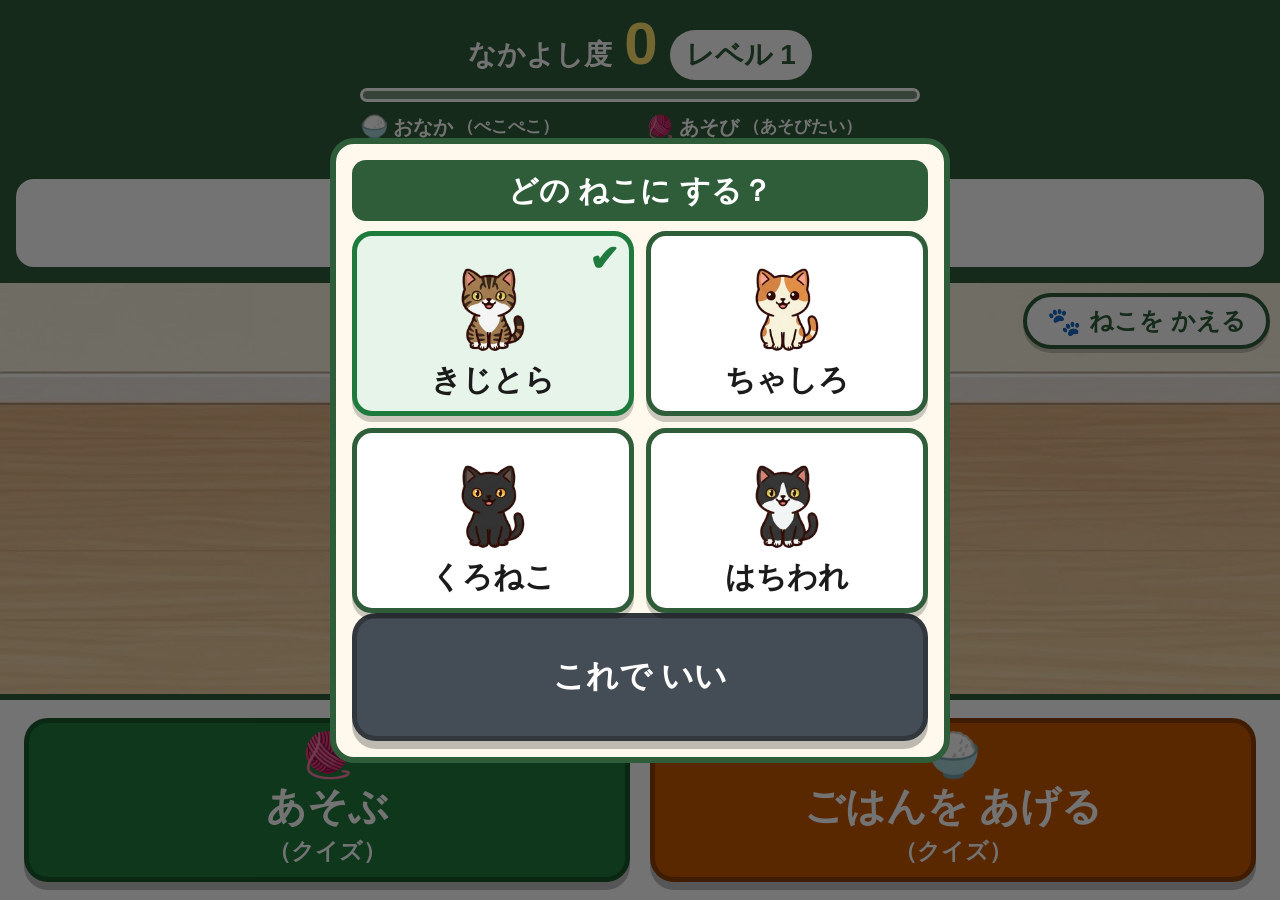
==== app/index.html @ ad7510ad "Add a landing page and move the game under app/ ほかのツールと同じ紹介ページを用意し、ゲーム本体を app/ に移した。  - index.html: " ====
<!DOCTYPE html>
<html lang="ja">
<head>
<meta charset="UTF-8">
<meta name="viewport" content="width=device-width, initial-scale=1.0">
<title>ねこの ともだち</title>
<meta name="description" content="タップだけであそべる、ねこのおせわと あたまの たいそう">
<meta name="theme-color" content="#2f5d3a">

<!-- ホーム画面に くわえた ときの アイコンと なまえ -->
<link rel="icon" type="image/png" sizes="32x32" href="images/icon-32.png">
<link rel="icon" type="image/png" sizes="192x192" href="images/icon-192.png">
<link rel="apple-touch-icon" href="images/icon-180.png">
<link rel="manifest" href="manifest.json">
<meta name="mobile-web-app-capable" content="yes">
<meta name="apple-mobile-web-app-capable" content="yes">
<meta name="apple-mobile-web-app-status-bar-style" content="default">
<meta name="apple-mobile-web-app-title" content="ねこ">

<link rel="stylesheet" href="style.css">
</head>
<body>

  <!-- ===== ヘッダー：なかよし度とメッセージ ===== -->
  <header class="header">
    <div class="status">
      <span class="status__label">なかよし度</span>
      <span class="status__value" id="friendship">0</span>
      <span class="status__level" id="level">レベル 1</span>
    </div>
    <div class="gauge" aria-hidden="true">
      <div class="gauge__bar" id="gaugeBar"></div>
    </div>
    <!-- おなかと あそびの ゲージ -->
    <div class="meters">
      <div class="meter" id="meterFood">
        <span class="meter__label">
          <span class="meter__icon" aria-hidden="true">🍚</span>おなか
          <span class="meter__state" id="meterFoodState"></span>
        </span>
        <span class="meter__bar"><span class="meter__fill" id="meterFoodFill"></span></span>
      </div>
      <div class="meter" id="meterPlay">
        <span class="meter__label">
          <span class="meter__icon" aria-hidden="true">🧶</span>あそび
          <span class="meter__state" id="meterPlayState"></span>
        </span>
        <span class="meter__bar"><span class="meter__fill" id="meterPlayFill"></span></span>
      </div>
    </div>

    <p class="message" id="message" role="status" aria-live="polite">よろしくニャ！</p>
  </header>

  <!-- ===== メインビュー：へやと ねこ ===== -->
  <main class="room" id="room">

    <!-- へやの かざり（なかよし度で ふえる。なかみは main.js が つくる） -->
    <div class="room-items" id="roomItems"></div>

    <!-- ねこの がらを えらぶ ボタン -->
    <button type="button" class="room-button" id="btnCatPicker">
      <span class="room-button__icon" aria-hidden="true">🐾</span>
      <span class="room-button__text">ねこを かえる</span>
    </button>

    <!-- ねこ本体（あとで 画像に さしかえられるように クラスを わけてあります） -->
    <div class="cat-stage" id="catStage">
      <div class="effects" id="effects" aria-hidden="true"></div>
      <div class="cat" id="cat" role="img" aria-label="ねこ">
        <span class="cat__emoji" id="catEmoji">🐈</span>
      </div>
      <div class="cat__shadow" aria-hidden="true"></div>
    </div>

  </main>

  <!-- ===== アクションエリア：おおきな ボタン2つ ===== -->
  <footer class="actions">
    <button type="button" class="btn btn--pet" id="btnPet">
      <span class="btn__icon" aria-hidden="true">🧶</span>
      <span class="btn__text">あそぶ</span>
      <span class="btn__sub">（クイズ）</span>
    </button>
    <button type="button" class="btn btn--feed" id="btnFeed">
      <span class="btn__icon" aria-hidden="true">🍚</span>
      <span class="btn__text">ごはんを あげる</span>
      <span class="btn__sub">（クイズ）</span>
    </button>
  </footer>

  <!-- ===== クイズの がめん ===== -->
  <div class="modal" id="quizModal" hidden>
    <div class="modal__panel" role="dialog" aria-modal="true" aria-labelledby="quizTitle">

      <h2 class="modal__title" id="quizTitle">ごはんの クイズ</h2>
      <!-- みだしは main.js が「ごはんの クイズ」「あそびの クイズ」に かきかえる -->

      <div class="quiz">
        <p class="quiz__kind" id="quizKind"></p>
        <div class="quiz__silhouette" id="quizSilhouette" hidden aria-hidden="true">
          <span class="quiz__silhouette-emoji" id="quizSilhouetteEmoji"></span>
        </div>
        <p class="quiz__question" id="quizQuestion"></p>
        <div class="quiz__choices" id="quizChoices"></div>
        <div class="quiz__answer" id="quizAnswer" hidden>
          <p class="quiz__yomi" id="quizYomi"></p>
          <p class="quiz__imi" id="quizImi"></p>
        </div>
        <p class="quiz__result" id="quizResult" role="status" aria-live="assertive"></p>
      </div>

      <button type="button" class="btn btn--close" id="btnCloseQuiz">
        <span class="btn__text" id="btnCloseQuizText">とじる</span>
      </button>

    </div>
  </div>

  <!-- ===== ねこを えらぶ がめん ===== -->
  <div class="modal" id="catModal" hidden>
    <div class="modal__panel" role="dialog" aria-modal="true" aria-labelledby="catTitle">

      <h2 class="modal__title" id="catTitle">どの ねこに する？</h2>

      <div class="cat-choices" id="catChoices"></div>

      <button type="button" class="btn btn--close" id="btnCloseCat">
        <span class="btn__text">これで いい</span>
      </button>

    </div>
  </div>

  <!-- ===== 「大正解！」などの おおきな おしらせ ===== -->
  <div class="bignews" id="bignews" hidden aria-hidden="true">
    <p class="bignews__text" id="bignewsText"></p>
  </div>

  <script src="questions-kotoba.js"></script>
  <script src="main.js"></script>
</body>
</html>
---- app/style.css ----
@charset "UTF-8";
/* =========================================================
   ねこの ともだち  ―  スタイル
   ・高齢者向け：おおきい文字・おおきいボタン・たかいコントラスト
   ・タップ領域は すべて 48px 以上（じっさいは 80px 以上）
   ========================================================= */

:root {
  /* いろ（コントラストを たかく） */
  --c-text:        #1b1b1b;
  --c-bg:          #fff8ec;
  --c-header:      #2f5d3a;
  --c-header-text: #ffffff;
  --c-room-wall:   #ffe9c7;
  --c-room-floor:  #d9a15b;
  --c-pet:         #1f7a3d;   /* なでる：みどり */
  --c-feed:        #c65a00;   /* ごはん：オレンジ */
  --c-close:       #444c55;
  --c-choice:      #ffffff;
  --c-choice-line: #2f5d3a;
  --c-ok:          #1f7a3d;
  --c-ng:          #b3261e;

  /* もじの おおきさ（画面の幅に あわせて 自動で かわる） */
  --fs-message: clamp(22px, 5.2vw, 34px);
  --fs-button:  clamp(26px, 6.4vw, 40px);
  --fs-quiz:    clamp(24px, 5.8vw, 38px);

  /* へやの かざりの おおきさ（小物どうしの 大小は 画像側で つけてある） */
  --item-size:  clamp(64px, 18vw, 110px);
}

* { box-sizing: border-box; }

html, body {
  margin: 0;
  padding: 0;
  height: 100%;
}

body {
  display: flex;
  flex-direction: column;
  min-height: 100dvh;
  background: var(--c-bg);
  color: var(--c-text);
  font-family: "Hiragino Kaku Gothic ProN", "Yu Gothic", "Meiryo", sans-serif;
  font-weight: 700;
  line-height: 1.5;
  line-break: strict;          /* 「ャ」「ョ」などが 行あたまに こない ように */
  word-break: normal;
  -webkit-text-size-adjust: 100%;
  -webkit-tap-highlight-color: transparent;
  overflow: hidden;            /* スワイプを させない（タップだけ） */
  overscroll-behavior: none;
  user-select: none;
}

/* ========== ヘッダー ========== */
.header {
  flex: 0 0 auto;
  background: var(--c-header);
  color: var(--c-header-text);
  padding: 14px 16px 16px;
  box-shadow: 0 4px 0 rgba(0,0,0,.18);
}

.status {
  display: flex;
  align-items: baseline;
  justify-content: center;
  gap: 12px;
  flex-wrap: wrap;
}

.status__label { font-size: clamp(20px, 4.6vw, 28px); }

.status__value {
  font-size: clamp(38px, 9vw, 60px);
  line-height: 1;
  color: #ffe36e;
}

.status__level {
  font-size: clamp(20px, 4.6vw, 28px);
  background: #ffffff;
  color: var(--c-header);
  border-radius: 999px;
  padding: 4px 16px;
}

/* つぎの レベルまでの バー */
.gauge {
  margin: 8px auto 0;
  max-width: 560px;
  height: 14px;
  background: rgba(255,255,255,.35);
  border: 3px solid #ffffff;
  border-radius: 999px;
  overflow: hidden;
}

.gauge__bar {
  height: 100%;
  width: 0%;
  background: #ffe36e;
  transition: width .5s ease;
}

/* ========== おなかと あそびの ゲージ ========== */
.meters {
  display: flex;
  gap: 12px;
  margin: 10px auto 0;
  max-width: 560px;
}

.meter { flex: 1 1 0; }

.meter__label {
  display: flex;
  align-items: center;
  gap: 4px;
  font-size: clamp(15px, 3.8vw, 20px);
  white-space: nowrap;
}

.meter__icon { font-size: 1.15em; line-height: 1; }

.meter__state { font-size: .85em; }

.meter__bar {
  display: block;
  height: 22px;
  margin-top: 3px;
  background: rgba(0, 0, 0, .25);
  border: 3px solid #ffffff;
  border-radius: 999px;
  overflow: hidden;
}

.meter__fill {
  display: block;
  height: 100%;
  width: 0%;
  transition: width .4s ease;
}

#meterFood .meter__fill { background: #ffc14d; }   /* おなか＝きいろ */
#meterPlay .meter__fill { background: #ff8fa3; }   /* あそび＝ピンク */

/* まんタンの ときは ふちを めだたせる */
.meter.is-full .meter__bar { border-color: #ffe36e; }

.message {
  margin: 12px 0 0;
  text-align: center;
  font-size: var(--fs-message);
  background: #ffffff;
  color: var(--c-text);
  border-radius: 18px;
  padding: 12px 14px;
  min-height: 2.6em;
  display: flex;
  align-items: center;
  justify-content: center;
}

/* ========== メインビュー（へや） ========== */
.room {
  position: relative;
  flex: 1 1 auto;
  min-height: 220px;
  overflow: hidden;
  /* かべと ゆか */
  background:
    linear-gradient(to bottom,
      var(--c-room-wall) 0%,
      var(--c-room-wall) 62%,
      var(--c-room-floor) 62%,
      var(--c-room-floor) 100%);
}

/* へやの 背景画像。よみこみに 成功した ときだけ main.js が この クラスを つける
   （よみこめない ときは 上の グラデーションの かべと ゆかの ままで あそべる）。
   まどが きれる のを ふせぐため、左下を きじゅんに あわせる。 */
.room--image {
  background-image: url("images/room.jpg");
  background-size: cover;
  background-position: left bottom;
}

/* へやの かざり */
.room-items {
  position: absolute;
  inset: 0;
  pointer-events: none;
}

.room-item {
  position: absolute;
  width: var(--item-size);
  height: var(--item-size);
  display: flex;
  align-items: flex-end;
  justify-content: center;
  animation: pop-in .6s ease both;
}

/* display を してい すると hidden が きかなく なるので、あらためて けす */
.room-item[hidden] { display: none; }

/* 小物の 画像（images/items.png）は 3×3 の 9こが 1まいに なった スプライトシート。
   よみこみに 成功した ときだけ main.js が この クラスを つける
   （よみこめない ときは 絵文字の ままで あそべる）。 */
.room-items--image .room-item {
  background-image: url("images/items.png");
  background-repeat: no-repeat;
  background-size: 300% 300%;        /* 9このうち 1こだけを みせる */
}

.room-items--image .room-item__emoji { display: none; }

.room-item__emoji {
  font-size: calc(var(--item-size) * .78);
  line-height: 1;
}

/* へやの なかの ボタン（ねこを かえる）。
   したの おおきな ボタン2つは そのまま のこす ため、かべの うえに おく。 */
.room-button {
  position: absolute;
  top: 10px;
  right: 10px;                       /* ねこの あたまと かさならない ように 右上へ */
  white-space: nowrap;               /* 2ぎょうに おりかえさない */
  z-index: 3;
  min-height: 56px;                  /* タップ領域は 48px 以上 */
  padding: 6px 20px;
  display: flex;
  align-items: center;
  gap: 8px;
  background: rgba(255, 255, 255, .94);
  color: var(--c-header);
  border: 4px solid var(--c-header);
  border-radius: 999px;
  font-family: inherit;
  font-weight: 700;
  font-size: clamp(18px, 4.4vw, 24px);
  box-shadow: 0 4px 0 rgba(0, 0, 0, .2);
  cursor: pointer;
  touch-action: manipulation;
}

.room-button:active {
  transform: translateY(3px);
  box-shadow: 0 1px 0 rgba(0, 0, 0, .2);
}

.room-button:focus-visible { outline: 6px solid var(--c-feed); outline-offset: 3px; }

.room-button__icon { font-size: 1.15em; line-height: 1; }

/* ========== ねこ ========== */
.cat-stage {
  position: absolute;
  left: 50%;
  bottom: 8%;
  transform: translateX(-50%);
  width: min(60vw, 320px);
  display: flex;
  flex-direction: column;
  align-items: center;
}

.cat {
  position: relative;
  font-size: clamp(90px, 26vw, 170px);
  line-height: 1;
  animation: breathe 3.2s ease-in-out infinite;
}

/* ねこの 画像は 3×3 の 9ポーズが 1まいに なった スプライトシート。
   よみこみに 成功した ときだけ main.js が この クラスと --cat-image を つける
   （よみこめない ときは 絵文字の ままで あそべる）。
   がらは images/ の なかに 3しゅるい（茶白・キジトラ・くろねこ）。 */
.cat--image {
  width: 100%;
  aspect-ratio: 1 / 1;
  background-image: var(--cat-image, url("images/cat-kijitora.png"));
  background-repeat: no-repeat;
  background-size: 300% 300%;        /* 9マスのうち 1マスだけを みせる */
}

.cat--image .cat__emoji { display: none; }

/* 1まいめ（cat-*.png）の 9つの ポーズ ― おせわの ときの すがた */
.cat--image.is-pose-idle      { background-position:   0%   0%; }  /* おすわり */
.cat--image.is-pose-happy     { background-position:  50%   0%; }  /* よろこぶ */
.cat--image.is-pose-eating    { background-position: 100%   0%; }  /* たべる */
.cat--image.is-pose-morning   { background-position:   0%  50%; }  /* あくび（あさ） */
.cat--image.is-pose-noon      { background-position:  50%  50%; }  /* あそんで（ひる） */
.cat--image.is-pose-night     { background-position: 100%  50%; }  /* ねむる（よる） */
.cat--image.is-pose-welcome   { background-position:   0% 100%; }  /* おかえり */
.cat--image.is-pose-celebrate { background-position:  50% 100%; }  /* バンザイ */
.cat--image.is-pose-thinking  { background-position: 100% 100%; }  /* かんがえる */

/* 2まいめ（cat-*-relax.png）の 8つの ポーズ ― ひとりで いる ときの すがた。
   よみこめた ときだけ main.js が --cat-image-relax を つける。
   2まいめの ない がら（ちゃしろ）では この ポーズは つかわない。 */
.cat--image.is-pose-belly     { background-image: var(--cat-image-relax); background-position:  50%   0%; }  /* おなかを みせて かまって */
.cat--image.is-pose-groom     { background-image: var(--cat-image-relax); background-position: 100%   0%; }  /* けづくろい */
.cat--image.is-pose-tail      { background-image: var(--cat-image-relax); background-position:   0%  50%; }  /* しっぽを おいかける */
.cat--image.is-pose-loaf      { background-image: var(--cat-image-relax); background-position:  50%  50%; }  /* こうばこずわり */
.cat--image.is-pose-stretch   { background-image: var(--cat-image-relax); background-position: 100%  50%; }  /* のびて ねそべる */
.cat--image.is-pose-surprised { background-image: var(--cat-image-relax); background-position:   0% 100%; }  /* びっくり */
.cat--image.is-pose-lookup    { background-image: var(--cat-image-relax); background-position:  50% 100%; }  /* 見上げる */
.cat--image.is-pose-back      { background-image: var(--cat-image-relax); background-position: 100% 100%; }  /* うしろむき */

/* 画像の ねこは 足もとに よはくが あるので かげの いちを あわせる */
.cat--image ~ .cat__shadow { width: 50%; margin-top: -8%; }

.cat__emoji { display: block; }

.cat__shadow {
  width: 62%;
  height: 16px;
  margin-top: -6px;
  border-radius: 50%;
  background: rgba(0,0,0,.22);
  filter: blur(2px);
}

/* うれしい ときの ねこ */
.cat.is-happy   { animation: hop .6s ease 2; }
/* ごはんを たべている ときの ねこ */
.cat.is-eating  { animation: munch .35s ease-in-out 5; }

/* ========== エフェクト（ハートや ごはん） ========== */
.effects {
  position: absolute;
  left: 0;
  right: 0;
  bottom: 30%;
  height: 0;
  z-index: 2;              /* ハートや ごはんが ねこの まえに でるように */
  pointer-events: none;
}

.effect {
  position: absolute;
  left: 50%;
  font-size: clamp(34px, 9vw, 56px);
  line-height: 1;
  animation: float-up 1.8s ease-out forwards;
}

/* ========== したの おおきな ボタン ========== */
.actions {
  flex: 0 0 auto;
  display: flex;
  gap: 12px;
  padding: 14px;
  background: #ffffff;
  border-top: 6px solid var(--c-header);
}

.btn {
  flex: 1 1 0;
  min-height: 104px;            /* 48px 以上を じゅうぶんに こえる おおきさ */
  padding: 10px 6px;
  border: 5px solid rgba(0,0,0,.28);
  border-radius: 24px;
  color: #ffffff;
  font-family: inherit;
  font-weight: 700;
  font-size: var(--fs-button);
  display: flex;
  flex-direction: column;
  align-items: center;
  justify-content: center;
  gap: 2px;
  cursor: pointer;
  box-shadow: 0 8px 0 rgba(0,0,0,.25);
  transition: transform .08s ease, box-shadow .08s ease;
  touch-action: manipulation;
}

.btn:active {
  transform: translateY(6px);
  box-shadow: 0 2px 0 rgba(0,0,0,.25);
}

.btn:focus-visible {
  outline: 6px solid #ffe36e;
  outline-offset: 3px;
}

.btn__icon { font-size: 1.1em; line-height: 1; }
.btn__sub  { font-size: .58em; }

.btn--pet   { background: var(--c-pet); }
.btn--feed  { background: var(--c-feed); }

/* ゲージが まんタンの あいだは、ボタンを やすみの いろに する
   （おしても おこられない。ねこが「いっぱいだニャ」と こたえる） */
.btn.is-resting {
  background: #7b8590;
  border-color: rgba(0, 0, 0, .2);
}
.btn--close {
  background: var(--c-close);
  width: 100%;
  min-height: 88px;
  font-size: clamp(26px, 6.4vw, 32px);   /* 画面が おおきい ときに のびすぎない ように */
}

/* ========== クイズの がめん ========== */
.modal {
  position: fixed;
  inset: 0;
  background: rgba(0,0,0,.55);
  display: flex;
  align-items: center;
  justify-content: center;
  padding: 12px;
  z-index: 20;
}

.modal[hidden] { display: none; }

.modal__panel {
  width: 100%;
  max-width: 620px;
  max-height: 98dvh;
  overflow-y: auto;
  background: var(--c-bg);
  border: 6px solid var(--c-header);
  border-radius: 24px;
  padding: 16px;
  animation: pop-in .25s ease both;
}

.modal__title {
  margin: 0 0 10px;
  text-align: center;
  font-size: clamp(24px, 5.6vw, 30px);
  background: var(--c-header);
  color: #ffffff;
  border-radius: 14px;
  padding: 8px;
}

/* かげあての 絵。images/animals.png（3×3の どうぶつ9しゅるい）を つかう。
   画像が よみこめない ときは なかの 絵文字が そのまま でる。 */
.quiz__silhouette {
  width: clamp(104px, 30vw, 160px);
  height: clamp(104px, 30vw, 160px);
  margin: 0 auto;
  display: flex;
  align-items: center;
  justify-content: center;
}

.quiz__silhouette[hidden] { display: none; }

.quiz__silhouette--image {
  background-image: url("images/animals.png");
  background-repeat: no-repeat;
  background-size: 300% 300%;        /* 9このうち 1こだけを みせる */
}

.quiz__silhouette--image .quiz__silhouette-emoji { display: none; }

.quiz__silhouette-emoji {
  font-size: clamp(90px, 24vw, 150px);
  line-height: 1;
}

/* かげ（シルエット）に する。正解すると この クラスを はずして 色を みせる */
.quiz__silhouette.is-shadow {
  filter: brightness(0) saturate(0) drop-shadow(0 0 1px rgba(0,0,0,.4));
}

/* もんだいの しゅるい（ことわざ／かんようく／かげあて など） */
.quiz__kind {
  margin: 0 0 6px;
  text-align: center;
  font-size: clamp(16px, 4vw, 22px);
  color: var(--c-header);
}

.quiz__question {
  margin: 8px 0 14px;
  text-align: center;
  font-size: var(--fs-quiz);
  white-space: pre-line;   /* もんだい文の かいぎょうを そのまま いかす */
}

/* ことばの もんだいは みじかいので おおきく みせる */
.quiz__question--word {
  font-size: clamp(34px, 9vw, 56px);
  letter-spacing: .04em;
}

/* 難読漢字の もんだい（かんじを おおきく みせる） */
.quiz__kanji {
  display: block;
  font-size: clamp(76px, 22vw, 130px);
  line-height: 1.1;
}

.quiz__ask {
  display: block;
  margin-top: 4px;
  font-size: clamp(20px, 5vw, 28px);
}

/* あなの ばしょ */
.quiz__blank {
  display: inline-block;
  min-width: 1.3em;
  color: var(--c-feed);
  border-bottom: 6px solid var(--c-feed);
}

.quiz__blank.is-filled {
  color: var(--c-ok);
  border-bottom-color: var(--c-ok);
}

/* せんたくしは 2れつ。たて1れつだと 画面から あふれる ため。
   3つの ときは、さいごの 1つを よこいっぱいに ひろげる。 */
.quiz__choices {
  display: grid;
  grid-template-columns: 1fr 1fr;
  gap: 12px;
}

.quiz__choices[hidden] { display: none; }

.quiz__choices .choice:last-child:nth-child(odd) { grid-column: 1 / -1; }

/* せいかいの あとに でる よみと いみ */
.quiz__answer {
  margin: 4px 0 0;
  padding: 12px 14px;
  background: #e7f4ea;
  border: 4px solid var(--c-ok);
  border-radius: 18px;
  text-align: center;
}

.quiz__answer[hidden] { display: none; }

.quiz__yomi {
  margin: 0;
  font-size: clamp(18px, 4.6vw, 26px);
  color: var(--c-header);
}

.quiz__imi {
  margin: 6px 0 0;
  font-size: clamp(17px, 4.2vw, 23px);
  line-height: 1.5;
}

.choice {
  min-height: 92px;
  padding: 10px 14px;
  background: var(--c-choice);
  color: var(--c-text);
  border: 5px solid var(--c-choice-line);
  border-radius: 20px;
  font-family: inherit;
  font-weight: 700;
  font-size: clamp(26px, 6.2vw, 38px);
  cursor: pointer;
  box-shadow: 0 6px 0 rgba(0,0,0,.2);
  touch-action: manipulation;
}

.choice:active { transform: translateY(5px); box-shadow: 0 1px 0 rgba(0,0,0,.2); }
.choice:focus-visible { outline: 6px solid var(--c-feed); outline-offset: 3px; }

.choice.is-correct {
  background: var(--c-ok);
  color: #ffffff;
  border-color: #0d4a22;
}

.choice.is-wrong {
  background: #ffe4e2;
  border-color: var(--c-ng);
  color: var(--c-ng);
}

.quiz__result {
  margin: 14px 0 16px;
  text-align: center;
  font-size: clamp(24px, 5.6vw, 34px);
  min-height: 1.6em;
}

.quiz__result.is-ok { color: var(--c-ok); }
.quiz__result.is-ng { color: var(--c-ng); }

/* ========== ねこを えらぶ がめん ========== */
/* ねこが 4しゅるい あるので、たて1れつだと 画面から あふれる。
   2れつ×2だんに ならべて、スクロールなしで えらべるように する。 */
.cat-choices {
  display: grid;
  grid-template-columns: 1fr 1fr;
  gap: 12px;
}

.cat-choice {
  position: relative;
  display: flex;
  flex-direction: column;
  align-items: center;
  justify-content: center;
  gap: 4px;
  min-height: 150px;
  padding: 10px 8px;
  background: #ffffff;
  color: var(--c-text);
  border: 5px solid var(--c-choice-line);
  border-radius: 20px;
  font-family: inherit;
  font-weight: 700;
  font-size: clamp(20px, 5vw, 30px);
  cursor: pointer;
  box-shadow: 0 6px 0 rgba(0, 0, 0, .2);
  touch-action: manipulation;
}

.cat-choice:active { transform: translateY(5px); box-shadow: 0 1px 0 rgba(0, 0, 0, .2); }
.cat-choice:focus-visible { outline: 6px solid var(--c-feed); outline-offset: 3px; }

/* いま えらんでいる ねこ */
.cat-choice.is-current {
  background: #e7f4ea;
  border-color: var(--c-ok);
}

/* みほん（スプライトシートの 上段左＝おすわり を つかう） */
.cat-choice__face {
  flex: 0 0 auto;
  width: clamp(76px, 22vw, 110px);
  height: clamp(76px, 22vw, 110px);
  background-repeat: no-repeat;
  background-size: 300% 300%;
  background-position: 0% 0%;
}

.cat-choice__name { text-align: center; }

.cat-choice__mark {
  position: absolute;
  top: 2px;
  right: 10px;
  color: var(--c-ok);
  font-size: 1.2em;
}

/* ========== おおきな おしらせ（大正解！ など） ========== */
.bignews {
  position: fixed;
  inset: 0;
  display: flex;
  align-items: center;
  justify-content: center;
  z-index: 40;
  pointer-events: none;
}

.bignews[hidden] { display: none; }

/* ねこの かおを かくさないよう、へやの かべの あたりに だす ときの いち */
.bignews.is-top {
  align-items: flex-start;
  padding-top: 30dvh;
}

.bignews__text {
  margin: 0;
  padding: 18px 28px;
  text-align: center;
  font-size: clamp(44px, 12vw, 96px);
  color: #ffffff;
  background: var(--c-ok);
  border: 8px solid #ffffff;
  border-radius: 28px;
  box-shadow: 0 10px 0 rgba(0,0,0,.3);
  animation: bignews-in .5s ease both;
}

/* ========== アニメーション ========== */
@keyframes breathe {
  0%, 100% { transform: scale(1); }
  50%      { transform: scale(1.04); }
}

@keyframes hop {
  0%, 100% { transform: translateY(0) rotate(0deg); }
  30%      { transform: translateY(-22px) rotate(-5deg); }
  60%      { transform: translateY(0) rotate(5deg); }
}

@keyframes munch {
  0%, 100% { transform: scale(1, 1); }
  50%      { transform: scale(1.06, .94); }
}

@keyframes float-up {
  0%   { transform: translate(-50%, 0) scale(.6); opacity: 0; }
  20%  { opacity: 1; }
  100% { transform: translate(-50%, -190px) scale(1.25); opacity: 0; }
}

@keyframes pop-in {
  0%   { transform: scale(.7); opacity: 0; }
  100% { transform: scale(1);  opacity: 1; }
}

@keyframes bignews-in {
  0%   { transform: scale(.4) rotate(-6deg); opacity: 0; }
  60%  { transform: scale(1.12) rotate(2deg); opacity: 1; }
  100% { transform: scale(1) rotate(0deg); opacity: 1; }
}

/* せの ひくい 画面（ちいさな スマートフォンや よこむき）では すこし つめて、
   したの おおきな ボタンが 画面から はみ出さない ように する */
@media (max-height: 700px) {
  .header { padding: 10px 14px 12px; }

  .meter__bar { height: 18px; }

  .message {
    margin-top: 8px;
    padding: 8px 12px;
    min-height: 2.2em;
  }

  .room { min-height: 160px; }

  /* クイズの がめんも つめる（スクロールなしで おさまる ように） */
  .modal__panel { padding: 12px; }
  .modal__title { padding: 6px; margin-bottom: 6px; }
  .quiz__kind { margin-bottom: 2px; }
  .quiz__kanji { font-size: clamp(54px, 16vw, 96px); }
  .quiz__question { margin: 4px 0 8px; }
  .quiz__silhouette { width: clamp(88px, 25vw, 150px); height: clamp(88px, 25vw, 150px); }
  .quiz__choices { gap: 10px; }
  .quiz__result { margin: 8px 0 10px; min-height: 1.3em; }
  .quiz__answer { padding: 8px 12px; }
  .choice { min-height: 74px; }
  .cat-choice { min-height: 132px; }
  .btn--close { min-height: 72px; }

  .actions { padding: 10px; gap: 10px; }

  .btn { min-height: 88px; }        /* 48px 以上は たもつ */
}

/* とても せの ひくい 画面では、ねこも すこし 小さくして おさめる */
@media (max-height: 620px) {
  .room { min-height: 130px; }

  .cat-stage { width: min(34vw, 180px); }

  .status__value { font-size: clamp(30px, 7vw, 44px); }

  .quiz__kanji { font-size: clamp(46px, 14vw, 80px); }
  .quiz__silhouette { width: clamp(76px, 22vw, 130px); height: clamp(76px, 22vw, 130px); }
  .choice { min-height: 66px; }
  .btn--close { min-height: 64px; }
  .cat-choice { min-height: 118px; }
  .cat-choice__face { width: clamp(56px, 16vw, 80px); height: clamp(56px, 16vw, 80px); }
}

/* よこむきに した ときなど、うんと せの ひくい 画面。
   したの おおきな ボタンが 画面の そとに 出ない ことを いちばんに する
   （タップ領域は 48px 以上を たもつ）。 */
@media (max-height: 480px) {
  :root {
    --fs-message: 18px;
    --fs-button:  22px;
    --item-size:  clamp(40px, 9vh, 56px);
  }

  .header { padding: 6px 12px 8px; }

  .status { gap: 8px; }
  .status__label, .status__level { font-size: 16px; }
  .status__value { font-size: 26px; }
  .status__level { padding: 2px 12px; }

  .gauge { display: none; }          /* レベルの バーは はぶく（数字は のこる） */

  .meters { margin-top: 6px; gap: 8px; }
  .meter__label { font-size: 13px; }
  .meter__bar { height: 14px; border-width: 2px; }

  .message {
    margin-top: 6px;
    padding: 6px 10px;
    min-height: 1.6em;
    border-radius: 12px;
  }

  .room { min-height: 96px; }

  /* よこむきでは 画面の たかさが きめてなので vh で 大きさを きめる */
  .cat-stage { width: min(22vh, 150px); }

  .room-button {
    min-height: 48px;
    padding: 4px 14px;
    font-size: 16px;
  }

  .actions { padding: 8px; gap: 8px; border-top-width: 4px; }

  .btn {
    min-height: 64px;
    border-width: 4px;
    border-radius: 18px;
  }

  .btn__icon, .btn__sub { display: none; }

  /* クイズ・ねこえらびの がめんも よこむき用に つめる */
  .modal { padding: 6px; }
  .modal__panel { padding: 8px; border-width: 4px; border-radius: 16px; }
  .modal__title { font-size: 18px; padding: 4px; margin-bottom: 4px; }

  .quiz__kind { font-size: 13px; margin-bottom: 2px; }
  .quiz__question { font-size: 22px; margin: 4px 0 8px; }
  .quiz__question--word { font-size: 26px; }
  .quiz__kanji { font-size: 44px; }
  .quiz__ask { font-size: 15px; }
  .quiz__silhouette { width: 84px; height: 84px; }
  .quiz__choices { gap: 6px; }
  .choice { min-height: 52px; font-size: 18px; border-width: 3px; border-radius: 12px; }
  .quiz__answer { padding: 6px 10px; border-width: 3px; }
  .quiz__yomi { font-size: 15px; }
  .quiz__imi { font-size: 14px; margin-top: 2px; }
  .quiz__result { font-size: 18px; margin: 2px 0 4px; min-height: 1em; }

  .cat-choice { min-height: 84px; font-size: 16px; gap: 2px; }
  .cat-choice__face { width: 52px; height: 52px; }

  .btn--close { min-height: 48px; font-size: 18px; }
}

/* よこむきで よこに ひろい ときは、クイズを 左右2れつに して
   たての ながさを はんぶんに する（スクロールを させない ため）。 */
@media (max-height: 480px) and (min-width: 560px) {
  .quiz {
    display: grid;
    grid-template-columns: 1.1fr 1fr;
    column-gap: 14px;
    align-items: center;
  }

  .quiz__kind       { grid-column: 1; grid-row: 1; margin: 0; }
  .quiz__silhouette { grid-column: 1; grid-row: 2; width: 86px; height: 86px; }
  .quiz__question   { grid-column: 1; grid-row: 3; margin: 2px 0 0; }
  .quiz__choices    { grid-column: 2; grid-row: 1 / 4; align-content: center; }
  .quiz__answer     { grid-column: 2; grid-row: 1 / 4; margin: 0; align-self: center; }
  .quiz__result     { grid-column: 1 / -1; grid-row: 4; margin: 4px 0 6px; }

  .quiz__kanji { font-size: 52px; }

  /* ねこえらびも よこに ならべる */
  .cat-choices { grid-template-columns: repeat(4, 1fr); }
  .cat-choice { min-height: 96px; }
}

/* おおきい画面（たかさも ある とき）は ボタンに ゆとりを もたせる。
   よこむきの せの ひくい 画面には てきようしない。 */
@media (min-width: 700px) and (min-height: 620px) {
  .actions { padding: 18px 24px; gap: 20px; }
  .btn { min-height: 128px; }
}

/* アニメーションが にがてな ひとの ために */
@media (prefers-reduced-motion: reduce) {
  * { animation-duration: .001s !important; animation-iteration-count: 1 !important; }
}
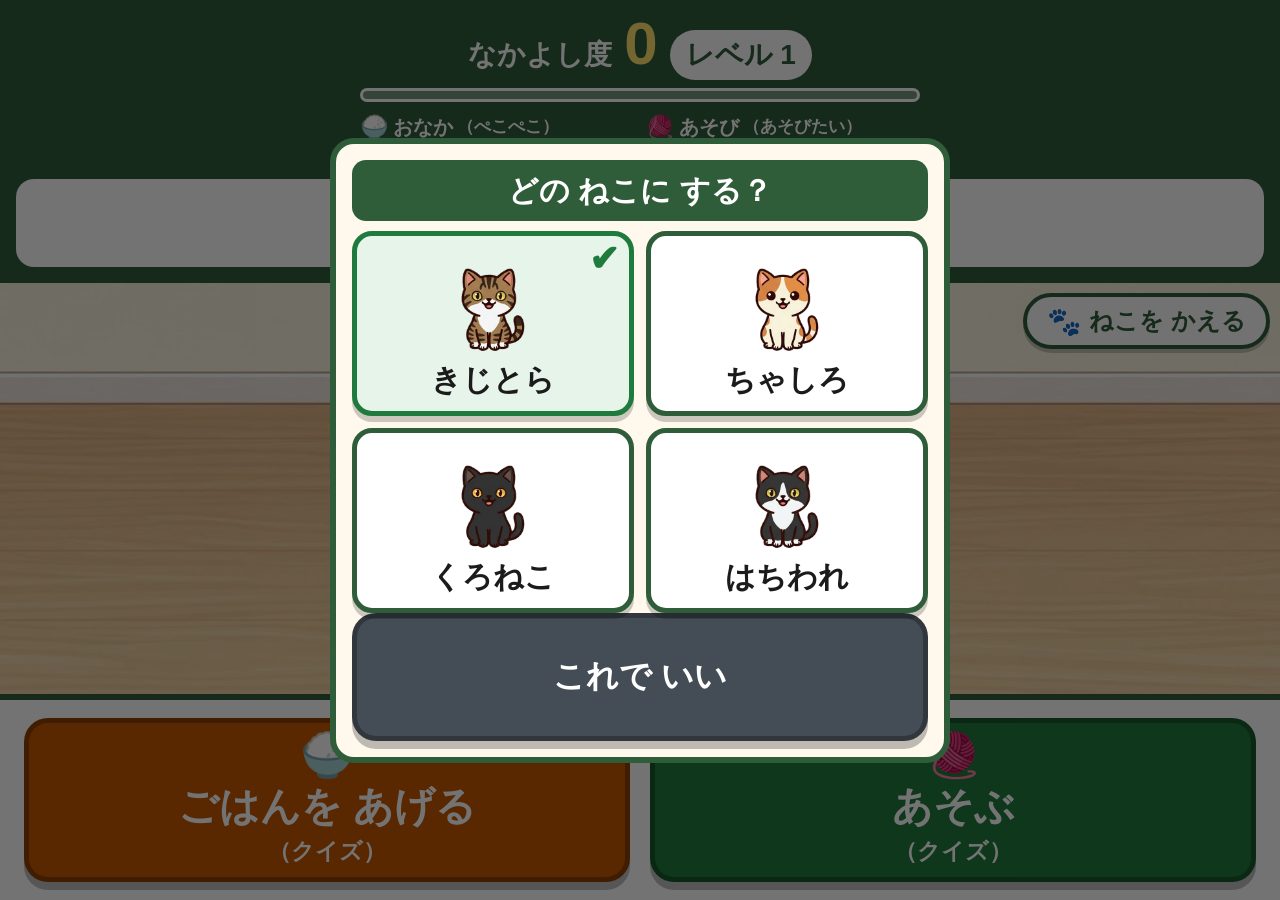
==== commit f8323b90: "Make the gauges ten notches and keep them resting until empty ゲージとボタンの左右を合わせ、満タン後にすぐ再開できてしまう抜け穴を閉じた。" ====
--- a/app/index.html
+++ b/app/index.html
@@ -38,14 +38,14 @@
           <span class="meter__icon" aria-hidden="true">🍚</span>おなか
           <span class="meter__state" id="meterFoodState"></span>
         </span>
-        <span class="meter__bar"><span class="meter__fill" id="meterFoodFill"></span></span>
+        <span class="meter__notches" id="meterFoodNotches"></span>
       </div>
       <div class="meter" id="meterPlay">
         <span class="meter__label">
           <span class="meter__icon" aria-hidden="true">🧶</span>あそび
           <span class="meter__state" id="meterPlayState"></span>
         </span>
-        <span class="meter__bar"><span class="meter__fill" id="meterPlayFill"></span></span>
+        <span class="meter__notches" id="meterPlayNotches"></span>
       </div>
     </div>
 
@@ -77,14 +77,14 @@
 
   <!-- ===== アクションエリア：おおきな ボタン2つ ===== -->
   <footer class="actions">
+    <button type="button" class="btn btn--feed" id="btnFeed">
+      <span class="btn__icon" aria-hidden="true">🍚</span>
+      <span class="btn__text">ごはんを あげる</span>
+      <span class="btn__sub">（クイズ）</span>
+    </button>
     <button type="button" class="btn btn--pet" id="btnPet">
       <span class="btn__icon" aria-hidden="true">🧶</span>
       <span class="btn__text">あそぶ</span>
-      <span class="btn__sub">（クイズ）</span>
-    </button>
-    <button type="button" class="btn btn--feed" id="btnFeed">
-      <span class="btn__icon" aria-hidden="true">🍚</span>
-      <span class="btn__text">ごはんを あげる</span>
       <span class="btn__sub">（クイズ）</span>
     </button>
   </footer>
--- a/app/style.css
+++ b/app/style.css
@@ -129,28 +129,31 @@
 
 .meter__state { font-size: .85em; }
 
-.meter__bar {
-  display: block;
+/* ゲージは 10目盛。かずを 目で かぞえられる ように、1つずつ 区切る */
+.meter__notches {
+  display: flex;
+  gap: 2px;
   height: 22px;
   margin-top: 3px;
+  padding: 2px;
   background: rgba(0, 0, 0, .25);
   border: 3px solid #ffffff;
   border-radius: 999px;
   overflow: hidden;
 }
 
-.meter__fill {
-  display: block;
-  height: 100%;
-  width: 0%;
-  transition: width .4s ease;
-}
-
-#meterFood .meter__fill { background: #ffc14d; }   /* おなか＝きいろ */
-#meterPlay .meter__fill { background: #ff8fa3; }   /* あそび＝ピンク */
-
-/* まんタンの ときは ふちを めだたせる */
-.meter.is-full .meter__bar { border-color: #ffe36e; }
+.meter__notch {
+  flex: 1 1 0;
+  border-radius: 2px;
+  background: rgba(255, 255, 255, .14);
+  transition: background-color .3s ease;
+}
+
+#meterFood .meter__notch.is-on { background: #ffc14d; }   /* おなか＝きいろ */
+#meterPlay .meter__notch.is-on { background: #ff8fa3; }   /* あそび＝ピンク */
+
+/* まんタン（まんぞくして おやすみ中）は ふちを めだたせる */
+.meter.is-full .meter__notches { border-color: #ffe36e; }
 
 .message {
   margin: 12px 0 0;
@@ -734,7 +737,7 @@
 @media (max-height: 700px) {
   .header { padding: 10px 14px 12px; }
 
-  .meter__bar { height: 18px; }
+  .meter__notches { height: 18px; }
 
   .message {
     margin-top: 8px;
@@ -800,7 +803,7 @@
 
   .meters { margin-top: 6px; gap: 8px; }
   .meter__label { font-size: 13px; }
-  .meter__bar { height: 14px; border-width: 2px; }
+  .meter__notches { height: 14px; border-width: 2px; gap: 1px; }
 
   .message {
     margin-top: 6px;
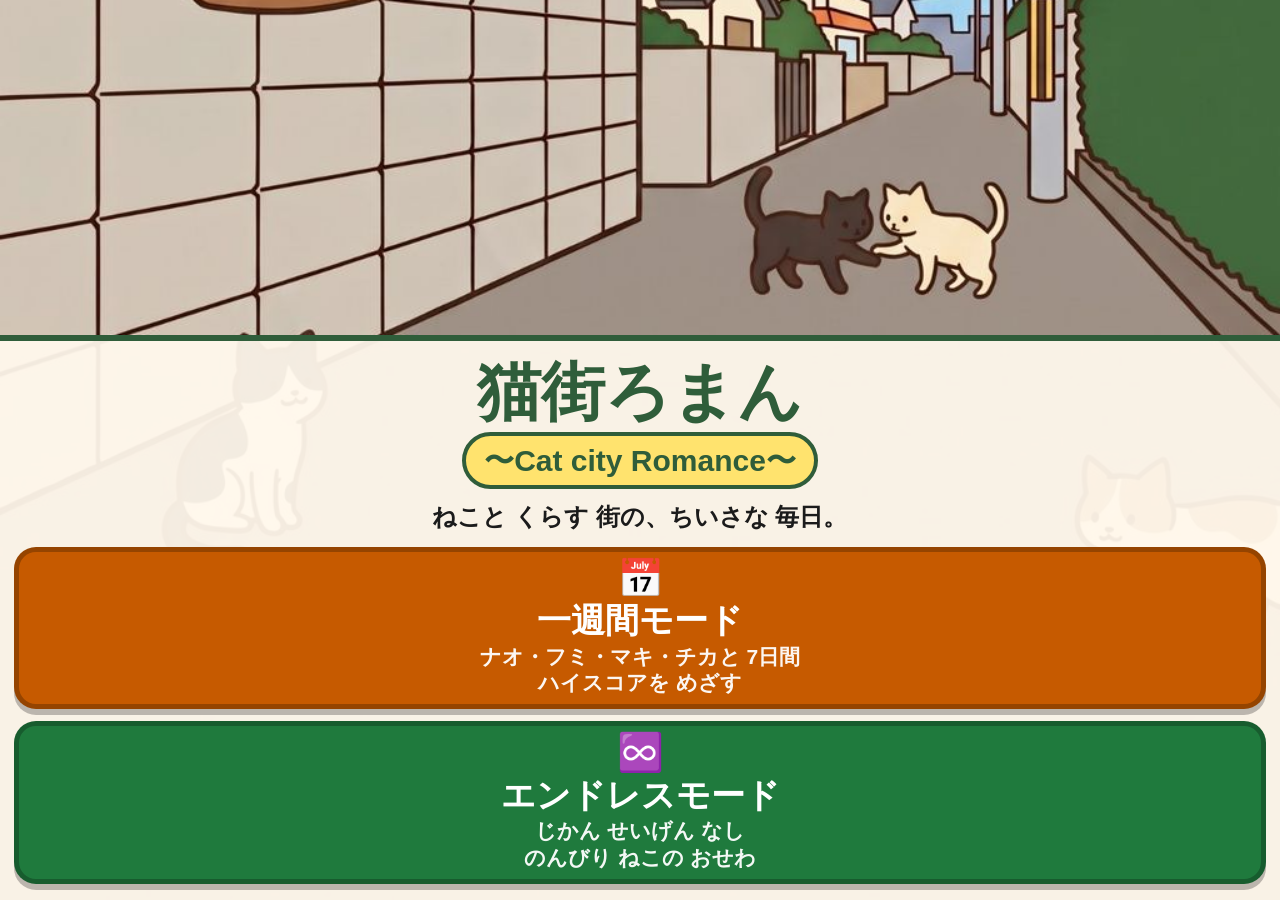
==== commit 6b696106: "猫街ろまん 〜Cat city Romance〜：タイトル画面と一週間モードを追加 - ゲーム名を「猫街ろまん 〜Cat city Romance〜」に変更 - app/index.html をタイト" ====
--- a/app/index.html
+++ b/app/index.html
@@ -3,11 +3,10 @@
 <head>
 <meta charset="UTF-8">
 <meta name="viewport" content="width=device-width, initial-scale=1.0">
-<title>ねこの ともだち</title>
-<meta name="description" content="タップだけであそべる、ねこのおせわと あたまの たいそう">
+<title>猫街ろまん 〜Cat city Romance〜</title>
+<meta name="description" content="猫街ろまん：ねこと 飼い主の 日常ゲーム。一週間モードで ハイスコアを めざすか、エンドレスモードで のんびり おせわ">
 <meta name="theme-color" content="#2f5d3a">
 
-<!-- ホーム画面に くわえた ときの アイコンと なまえ -->
 <link rel="icon" type="image/png" sizes="32x32" href="images/icon-32.png">
 <link rel="icon" type="image/png" sizes="192x192" href="images/icon-192.png">
 <link rel="apple-touch-icon" href="images/icon-180.png">
@@ -15,129 +14,43 @@
 <meta name="mobile-web-app-capable" content="yes">
 <meta name="apple-mobile-web-app-capable" content="yes">
 <meta name="apple-mobile-web-app-status-bar-style" content="default">
-<meta name="apple-mobile-web-app-title" content="ねこ">
+<meta name="apple-mobile-web-app-title" content="猫街ろまん">
 
-<link rel="stylesheet" href="style.css">
+<link rel="stylesheet" href="week.css">
+<link rel="canonical" href="https://pikaring.github.io/tap-on-neko/app/">
 </head>
 <body>
 
-  <!-- ===== ヘッダー：なかよし度とメッセージ ===== -->
-  <header class="header">
-    <div class="status">
-      <span class="status__label">なかよし度</span>
-      <span class="status__value" id="friendship">0</span>
-      <span class="status__level" id="level">レベル 1</span>
+  <!-- ===== ヘッダー：曜日・じかん・てんすう ===== -->
+  <header class="wk-header" id="wkHeader" hidden>
+    <div class="wk-days" id="wkDays" aria-hidden="true"></div>
+    <div class="wk-status">
+      <span class="wk-time" id="wkTime">あさ</span>
+      <span class="wk-score"><span class="wk-score__label">てんすう</span> <b id="wkScore">0</b></span>
     </div>
-    <div class="gauge" aria-hidden="true">
-      <div class="gauge__bar" id="gaugeBar"></div>
-    </div>
-    <!-- おなかと あそびの ゲージ -->
-    <div class="meters">
-      <div class="meter" id="meterFood">
-        <span class="meter__label">
-          <span class="meter__icon" aria-hidden="true">🍚</span>おなか
-          <span class="meter__state" id="meterFoodState"></span>
-        </span>
-        <span class="meter__notches" id="meterFoodNotches"></span>
-      </div>
-      <div class="meter" id="meterPlay">
-        <span class="meter__label">
-          <span class="meter__icon" aria-hidden="true">🧶</span>あそび
-          <span class="meter__state" id="meterPlayState"></span>
-        </span>
-        <span class="meter__notches" id="meterPlayNotches"></span>
-      </div>
-    </div>
-
-    <p class="message" id="message" role="status" aria-live="polite">よろしくニャ！</p>
   </header>
 
-  <!-- ===== メインビュー：へやと ねこ ===== -->
-  <main class="room" id="room">
-
-    <!-- へやの かざり（なかよし度で ふえる。なかみは main.js が つくる） -->
-    <div class="room-items" id="roomItems"></div>
-
-    <!-- ねこの がらを えらぶ ボタン -->
-    <button type="button" class="room-button" id="btnCatPicker">
-      <span class="room-button__icon" aria-hidden="true">🐾</span>
-      <span class="room-button__text">ねこを かえる</span>
-    </button>
-
-    <!-- ねこ本体（あとで 画像に さしかえられるように クラスを わけてあります） -->
-    <div class="cat-stage" id="catStage">
-      <div class="effects" id="effects" aria-hidden="true"></div>
-      <div class="cat" id="cat" role="img" aria-label="ねこ">
-        <span class="cat__emoji" id="catEmoji">🐈</span>
-      </div>
-      <div class="cat__shadow" aria-hidden="true"></div>
-    </div>
-
+  <!-- ===== ぶたい：背景・立ち絵・ねこ ===== -->
+  <main class="wk-stage" id="wkStage">
+    <div class="wk-bg" id="wkBg"></div>
+    <div class="wk-fig wk-fig--left" id="wkFigLeft" aria-hidden="true"></div>
+    <div class="wk-fig wk-fig--right" id="wkFigRight" aria-hidden="true"></div>
+    <div class="wk-cat" id="wkCat" aria-hidden="true" hidden></div>
+    <div class="wk-arena" id="wkArena" hidden></div>
   </main>
 
-  <!-- ===== アクションエリア：おおきな ボタン2つ ===== -->
-  <footer class="actions">
-    <button type="button" class="btn btn--feed" id="btnFeed">
-      <span class="btn__icon" aria-hidden="true">🍚</span>
-      <span class="btn__text">ごはんを あげる</span>
-      <span class="btn__sub">（クイズ）</span>
+  <!-- ===== したの まど：台詞 または メニュー・ミニゲーム ===== -->
+  <section class="wk-bottom" id="wkBottom">
+    <button type="button" class="wk-window" id="wkWindow" hidden>
+      <span class="wk-window__name" id="wkName"></span>
+      <span class="wk-window__text" id="wkText" aria-live="polite"></span>
+      <span class="wk-window__next" aria-hidden="true">▼</span>
     </button>
-    <button type="button" class="btn btn--pet" id="btnPet">
-      <span class="btn__icon" aria-hidden="true">🧶</span>
-      <span class="btn__text">あそぶ</span>
-      <span class="btn__sub">（クイズ）</span>
-    </button>
-  </footer>
-
-  <!-- ===== クイズの がめん ===== -->
-  <div class="modal" id="quizModal" hidden>
-    <div class="modal__panel" role="dialog" aria-modal="true" aria-labelledby="quizTitle">
-
-      <h2 class="modal__title" id="quizTitle">ごはんの クイズ</h2>
-      <!-- みだしは main.js が「ごはんの クイズ」「あそびの クイズ」に かきかえる -->
-
-      <div class="quiz">
-        <p class="quiz__kind" id="quizKind"></p>
-        <div class="quiz__silhouette" id="quizSilhouette" hidden aria-hidden="true">
-          <span class="quiz__silhouette-emoji" id="quizSilhouetteEmoji"></span>
-        </div>
-        <p class="quiz__question" id="quizQuestion"></p>
-        <div class="quiz__choices" id="quizChoices"></div>
-        <div class="quiz__answer" id="quizAnswer" hidden>
-          <p class="quiz__yomi" id="quizYomi"></p>
-          <p class="quiz__imi" id="quizImi"></p>
-        </div>
-        <p class="quiz__result" id="quizResult" role="status" aria-live="assertive"></p>
-      </div>
-
-      <button type="button" class="btn btn--close" id="btnCloseQuiz">
-        <span class="btn__text" id="btnCloseQuizText">とじる</span>
-      </button>
-
-    </div>
-  </div>
-
-  <!-- ===== ねこを えらぶ がめん ===== -->
-  <div class="modal" id="catModal" hidden>
-    <div class="modal__panel" role="dialog" aria-modal="true" aria-labelledby="catTitle">
-
-      <h2 class="modal__title" id="catTitle">どの ねこに する？</h2>
-
-      <div class="cat-choices" id="catChoices"></div>
-
-      <button type="button" class="btn btn--close" id="btnCloseCat">
-        <span class="btn__text">これで いい</span>
-      </button>
-
-    </div>
-  </div>
-
-  <!-- ===== 「大正解！」などの おおきな おしらせ ===== -->
-  <div class="bignews" id="bignews" hidden aria-hidden="true">
-    <p class="bignews__text" id="bignewsText"></p>
-  </div>
+    <div class="wk-panel" id="wkPanel"></div>
+  </section>
 
   <script src="questions-kotoba.js"></script>
-  <script src="main.js"></script>
+  <script src="week-data.js"></script>
+  <script src="week.js"></script>
 </body>
 </html>
--- a/app/week.css
+++ b/app/week.css
@@ -0,0 +1,606 @@
+@charset "UTF-8";
+/* =========================================================
+   猫街ろまん 〜Cat city Romance〜（一週間モード）  ―  スタイル
+   ・お世話モード（style.css）と 同じ 配色・大きな ボタン
+   ・操作は シングルタップだけ。タップ領域は 48px 以上
+   ========================================================= */
+
+:root {
+  --c-text:        #1b1b1b;
+  --c-bg:          #fff8ec;
+  --c-header:      #2f5d3a;
+  --c-header-text: #ffffff;
+  --c-go:          #c65a00;
+  --c-sub:         #444c55;
+  --c-ok:          #1f7a3d;
+  --c-ng:          #b3261e;
+  --c-line:        #2f5d3a;
+
+  --fs-text:   clamp(20px, 5vw, 30px);
+  --fs-button: clamp(22px, 5.6vw, 34px);
+  --fs-big:    clamp(34px, 10vw, 60px);
+}
+
+* { box-sizing: border-box; }
+
+html, body { margin: 0; padding: 0; height: 100%; }
+
+body {
+  display: flex;
+  flex-direction: column;
+  height: 100dvh;
+  background: var(--c-bg);
+  color: var(--c-text);
+  font-family: "Hiragino Kaku Gothic ProN", "Yu Gothic", "Meiryo", sans-serif;
+  font-weight: 700;
+  line-height: 1.5;
+  line-break: strict;
+  -webkit-text-size-adjust: 100%;
+  -webkit-tap-highlight-color: transparent;
+  overflow: hidden;
+  overscroll-behavior: none;
+  user-select: none;
+}
+
+[hidden] { display: none !important; }
+
+/* ========== ヘッダー ========== */
+.wk-header {
+  flex: 0 0 auto;
+  z-index: 3;
+  background: var(--c-header);
+  color: var(--c-header-text);
+  padding: 8px 12px 10px;
+  box-shadow: 0 4px 0 rgba(0, 0, 0, .18);
+}
+
+.wk-days {
+  display: flex;
+  justify-content: center;
+  gap: 6px;
+}
+
+.wk-day {
+  width: clamp(30px, 8.5vw, 44px);
+  height: clamp(30px, 8.5vw, 44px);
+  display: grid;
+  place-items: center;
+  border-radius: 50%;
+  background: rgba(255, 255, 255, .18);
+  font-size: clamp(16px, 4.2vw, 22px);
+}
+.wk-day.is-holiday { color: #ffd0d0; }
+.wk-day.is-done { background: rgba(255, 255, 255, .45); color: var(--c-header); }
+.wk-day.is-done::after { content: ''; }
+.wk-day.is-today { background: #ffe36e; color: var(--c-header); box-shadow: 0 0 0 3px #fff; }
+
+.wk-status {
+  display: flex;
+  justify-content: space-between;
+  align-items: baseline;
+  margin-top: 6px;
+  font-size: clamp(18px, 4.6vw, 26px);
+}
+
+.wk-score b { font-size: 1.3em; color: #ffe36e; }
+.wk-score__label { font-size: .85em; }
+
+/* ========== ぶたい ========== */
+.wk-stage {
+  position: relative;
+  flex: 1 1 0;
+  min-height: 120px;
+  overflow: hidden;
+}
+
+.wk-bg {
+  position: fixed;
+  inset: 0;
+  z-index: -1;
+  background-size: cover;
+  background-repeat: no-repeat;
+  background-position: center;
+  transition: background-color .35s ease;
+}
+
+/* 教室（絵が ない ので 黒板の 色と 木の 床） */
+.wk-bg.is-chalk {
+  background-image:
+    linear-gradient(#2f5d3a 0 58%, #6b4a2b 58% 61%, #c99a62 61% 100%) !important;
+}
+.wk-bg.is-chalk::after {
+  content: '';
+  position: absolute;
+  left: 10%; right: 10%; top: 18%; height: 32%;
+  border: 10px solid #8a5a2b;
+  border-radius: 6px;
+  background: #24493a;
+}
+
+/* よる：へやの 絵を くらく する */
+.wk-bg.is-dark::before {
+  content: '';
+  position: absolute;
+  inset: 0;
+  background: rgba(20, 20, 60, .45);
+}
+
+/* 立ち絵（512×512 の 上半身） */
+.wk-fig {
+  position: absolute;
+  bottom: 0;
+  height: 100%;
+  max-height: 480px;
+  aspect-ratio: 1 / 1;
+  max-width: 62%;
+  background-size: contain;
+  background-repeat: no-repeat;
+  background-position: center bottom;
+  opacity: 0;
+  transition: opacity .3s ease, transform .3s ease, filter .3s ease;
+  pointer-events: none;
+}
+.wk-fig--left  { left: -6%;  transform: translateX(-20px); }
+.wk-fig--right { right: -6%; transform: translateX(20px); }
+.wk-fig.is-shown { opacity: 1; transform: none; }
+.wk-fig.is-dim { filter: brightness(.7); }
+
+/* 絵が 読めない ときの 名前の 札 */
+.wk-fig__tag {
+  position: absolute;
+  left: 50%;
+  bottom: 12%;
+  transform: translateX(-50%);
+  width: 58%;
+  aspect-ratio: 1 / 1;
+  display: grid;
+  place-items: center;
+  border-radius: 50%;
+  color: #fff;
+  font-size: clamp(22px, 6vw, 36px);
+  border: 5px solid #fff;
+}
+.wk-fig.is-image .wk-fig__tag { display: none; }
+
+/* ねこ（3×3 の スプライトシート） */
+.wk-cat {
+  position: absolute;
+  left: 50%;
+  bottom: 0;
+  height: 62%;
+  max-height: 300px;
+  aspect-ratio: 1 / 1;
+  transform: translateX(-50%);
+  display: grid;
+  place-items: center;
+  font-size: clamp(60px, 18vw, 120px);
+  line-height: 1;
+  background-repeat: no-repeat;
+  background-size: 300% 300%;
+  pointer-events: none;
+  z-index: 1;
+}
+.wk-cat.is-image { background-image: var(--cat-image); }
+.wk-cat.is-pose-idle      { background-position:   0%   0%; }
+.wk-cat.is-pose-happy     { background-position:  50%   0%; }
+.wk-cat.is-pose-eating    { background-position: 100%   0%; }
+.wk-cat.is-pose-morning   { background-position:   0%  50%; }
+.wk-cat.is-pose-noon      { background-position:  50%  50%; }
+.wk-cat.is-pose-night     { background-position: 100%  50%; }
+.wk-cat.is-pose-welcome   { background-position:   0% 100%; }
+.wk-cat.is-pose-celebrate { background-position:  50% 100%; }
+.wk-cat.is-pose-thinking  { background-position: 100% 100%; }
+
+.wk-cat.is-bounce { animation: wk-bounce .45s ease; }
+@keyframes wk-bounce {
+  0%, 100% { transform: translateX(-50%) translateY(0); }
+  40%      { transform: translateX(-50%) translateY(-14%); }
+}
+
+/* タップの ミニゲームの 場所 */
+.wk-arena {
+  position: absolute;
+  inset: 0;
+  z-index: 2;
+}
+
+.wk-target {
+  position: absolute;
+  width: clamp(64px, 18vw, 96px);
+  height: clamp(64px, 18vw, 96px);
+  border-radius: 50%;
+  border: 5px solid #fff;
+  background: rgba(255, 227, 110, .92);
+  box-shadow: 0 5px 0 rgba(0, 0, 0, .25);
+  font-size: clamp(34px, 10vw, 54px);
+  line-height: 1;
+  font-family: inherit;
+  font-weight: 700;
+  cursor: pointer;
+  touch-action: manipulation;
+  animation: wk-pop .18s ease-out;
+}
+.wk-target.is-hit { background: var(--c-ok); color: #fff; font-size: clamp(20px, 5vw, 28px); }
+.wk-target.is-miss { opacity: .3; transform: scale(.8); transition: all .2s; }
+@keyframes wk-pop { from { transform: scale(.3); } to { transform: scale(1); } }
+
+/* ========== したの まど ========== */
+.wk-bottom {
+  flex: 0 0 auto;
+  z-index: 3;
+  max-height: 74dvh;
+  display: flex;
+  flex-direction: column;
+}
+
+.wk-window {
+  position: relative;
+  display: block;
+  width: 100%;
+  min-height: clamp(150px, 26dvh, 220px);
+  margin: 0;
+  padding: 30px 20px 26px;
+  text-align: left;
+  font: inherit;
+  color: var(--c-text);
+  background: rgba(255, 255, 255, .96);
+  border: 0;
+  border-top: 6px solid var(--c-line);
+  cursor: pointer;
+  touch-action: manipulation;
+}
+.wk-window.is-in .wk-window__text { animation: wk-fade .25s ease; }
+@keyframes wk-fade { from { opacity: 0; transform: translateY(6px); } to { opacity: 1; transform: none; } }
+
+.wk-window__name {
+  position: absolute;
+  top: -22px;
+  left: 14px;
+  padding: 2px 18px;
+  border-radius: 999px;
+  color: #fff;
+  font-size: clamp(18px, 4.6vw, 26px);
+  border: 3px solid #fff;
+}
+
+.wk-window__text {
+  display: block;
+  font-size: var(--fs-text);
+  white-space: pre-line;
+}
+
+.wk-window__next {
+  position: absolute;
+  right: 18px;
+  bottom: 8px;
+  color: var(--c-go);
+  animation: wk-blink 1s steps(2) infinite;
+}
+@keyframes wk-blink { 50% { opacity: 0; } }
+
+.wk-panel {
+  overflow-y: auto;
+  background: rgba(255, 248, 236, .97);
+  border-top: 6px solid var(--c-line);
+  padding: 12px 14px 16px;
+}
+.wk-panel:empty { display: none; }
+.wk-panel.is-full { background: rgba(255, 248, 236, .94); }
+
+/* ========== ボタン ========== */
+.wk-btn {
+  width: 100%;
+  min-height: 72px;
+  margin: 0;
+  padding: 8px 12px;
+  display: flex;
+  flex-direction: column;
+  align-items: center;
+  justify-content: center;
+  gap: 2px;
+  font-family: inherit;
+  font-weight: 700;
+  font-size: var(--fs-button);
+  line-height: 1.25;
+  color: #fff;
+  background: var(--c-go);
+  border: 5px solid rgba(0, 0, 0, .25);
+  border-radius: 22px;
+  box-shadow: 0 6px 0 rgba(0, 0, 0, .25);
+  cursor: pointer;
+  touch-action: manipulation;
+}
+.wk-btn:active { transform: translateY(4px); box-shadow: 0 2px 0 rgba(0, 0, 0, .25); }
+.wk-btn:focus-visible { outline: 6px solid #ffe36e; outline-offset: 3px; }
+.wk-btn__icon { font-size: 1.1em; line-height: 1; }
+.wk-btn__sub { font-size: .62em; white-space: pre-line; opacity: .95; }
+.wk-btn--sub { background: var(--c-sub); min-height: 60px; font-size: clamp(20px, 5vw, 28px); }
+
+.wk-quiz__next {
+  display: grid;
+  gap: 12px;
+  margin-top: 12px;
+}
+
+/* ========== タイトル ========== */
+.wk-title {
+  margin: 4px 0 0;
+  text-align: center;
+  font-size: clamp(36px, 11vw, 64px);
+  color: var(--c-header);
+  line-height: 1.1;
+}
+.wk-title__sub {
+  margin: 4px auto 0;
+  width: fit-content;
+  padding: 2px 18px;
+  font-size: clamp(20px, 5.4vw, 30px);
+  background: #ffe36e;
+  color: var(--c-header);
+  border: 4px solid var(--c-header);
+  border-radius: 999px;
+}
+.wk-title__lead, .wk-title__best {
+  text-align: center;
+  white-space: pre-line;
+  font-size: clamp(17px, 4.4vw, 24px);
+  margin: 10px 0 0;
+}
+.wk-title__best { color: var(--c-go); }
+.wk-title__btns { display: grid; gap: 12px; margin-top: 12px; }
+
+.wk-link {
+  display: block;
+  margin-top: 14px;
+  padding: 10px;
+  text-align: center;
+  color: var(--c-header);
+  font-size: clamp(18px, 4.6vw, 24px);
+}
+
+/* ========== えらぶ カード ========== */
+.wk-menu__title {
+  margin: 0 0 10px;
+  text-align: center;
+  font-size: clamp(24px, 6.4vw, 36px);
+  color: var(--c-header);
+}
+
+.wk-cards {
+  display: grid;
+  grid-template-columns: 1fr 1fr;
+  gap: 10px;
+}
+
+.wk-card {
+  min-height: 0;
+  padding: 6px 6px 10px;
+  background: #fff;
+  color: var(--c-text);
+  border: 5px solid var(--c-person, var(--c-line));
+  font-size: clamp(22px, 5.6vw, 30px);
+}
+.wk-card .wk-btn__sub { font-size: clamp(13px, 3.4vw, 17px); color: #3b3b3b; }
+.wk-card.is-best { background: #fff1f4; border-color: #d0526b; }
+
+.wk-card__face, .wk-card__cat {
+  width: clamp(80px, 26vw, 130px);
+  aspect-ratio: 1 / 1;
+  background-size: cover;
+  background-position: center 10%;
+  background-repeat: no-repeat;
+  border-radius: 50%;
+  background-color: #f3eadb;
+  display: grid;
+  place-items: center;
+  font-size: 48px;
+}
+.wk-card__cat.is-image { background-size: 300% 300%; background-position: 0 0; }
+
+/* ほうかごの メニュー */
+.wk-menu__grid { display: grid; gap: 10px; }
+
+.wk-btn--friend, .wk-btn--baito {
+  flex-direction: row;
+  flex-wrap: wrap;
+  justify-content: flex-start;
+  text-align: left;
+  column-gap: 12px;
+  min-height: 80px;
+  font-size: clamp(20px, 5.2vw, 28px);
+}
+.wk-btn--friend { background: var(--c-person, var(--c-go)); }
+.wk-btn--baito { background: #23506e; }
+.wk-btn--friend .wk-btn__text, .wk-btn--baito .wk-btn__text { flex: 1 1 0; }
+.wk-btn--friend .wk-btn__sub, .wk-btn--baito .wk-btn__sub { flex-basis: 100%; padding-left: 76px; }
+.wk-btn--baito .wk-btn__icon { width: 64px; text-align: center; font-size: 40px; }
+
+.wk-btn__face {
+  width: 64px;
+  height: 64px;
+  border-radius: 50%;
+  background: rgba(255, 255, 255, .85) center 10% / cover no-repeat;
+  border: 3px solid #fff;
+}
+
+/* ========== クイズ ========== */
+.wk-quiz__head {
+  display: flex;
+  justify-content: space-between;
+  align-items: baseline;
+}
+.wk-quiz__title { margin: 0; font-size: clamp(20px, 5.2vw, 28px); color: var(--c-header); }
+.wk-quiz__count { font-size: clamp(18px, 4.6vw, 24px); color: var(--c-sub); }
+.wk-quiz__kind  { margin: 0; font-size: clamp(16px, 4vw, 20px); color: var(--c-go); }
+
+.wk-quiz__big {
+  margin: 4px 0;
+  text-align: center;
+  font-size: var(--fs-big);
+  line-height: 1.2;
+  letter-spacing: .04em;
+}
+.wk-quiz__blank { font-size: clamp(30px, 8.5vw, 52px); }
+
+.wk-hole {
+  display: inline-block;
+  min-width: 1.2em;
+  margin: 0 .1em;
+  padding: 0 .1em;
+  border-bottom: 5px solid var(--c-go);
+  color: var(--c-go);
+}
+.wk-hole.is-filled { color: var(--c-ok); border-color: var(--c-ok); }
+
+.wk-quiz__text {
+  margin: 4px 0 8px;
+  text-align: center;
+  white-space: pre-line;
+  font-size: var(--fs-text);
+}
+
+.wk-quiz__note {
+  margin: 6px 0 0;
+  padding: 8px 12px;
+  background: #fff;
+  border-radius: 12px;
+  white-space: pre-line;
+  font-size: clamp(16px, 4vw, 20px);
+}
+
+.wk-choices {
+  display: grid;
+  grid-template-columns: 1fr 1fr;
+  gap: 10px;
+}
+
+.wk-choice {
+  min-height: 68px;
+  padding: 6px;
+  font-family: inherit;
+  font-weight: 700;
+  font-size: clamp(20px, 5.4vw, 30px);
+  line-height: 1.25;
+  color: var(--c-text);
+  background: #fff;
+  border: 5px solid var(--c-line);
+  border-radius: 18px;
+  box-shadow: 0 5px 0 rgba(0, 0, 0, .2);
+  cursor: pointer;
+  touch-action: manipulation;
+}
+.wk-choice:active { transform: translateY(3px); box-shadow: 0 2px 0 rgba(0, 0, 0, .2); }
+.wk-choice:disabled { cursor: default; }
+.wk-choice.is-ng { background: #f6d6d3; border-color: var(--c-ng); color: #6d1914; }
+.wk-choice.is-ok { background: var(--c-ok); border-color: var(--c-ok); color: #fff; }
+
+.wk-quiz__result {
+  min-height: 1.5em;
+  margin: 8px 0 0;
+  text-align: center;
+  font-size: clamp(22px, 5.6vw, 32px);
+}
+.wk-quiz__result.is-ok { color: var(--c-ok); }
+.wk-quiz__result.is-ng { color: var(--c-ng); }
+
+/* はやおしの のこり時間 */
+.wk-timer {
+  height: 16px;
+  margin: 6px 0;
+  background: #e6dccb;
+  border-radius: 999px;
+  overflow: hidden;
+}
+.wk-timer__fill {
+  height: 100%;
+  background: var(--c-ok);
+  transform-origin: left center;
+}
+.wk-timer.is-hurry .wk-timer__fill { background: var(--c-ng); }
+
+/* かげあて（images/animals.png の 3×3） */
+.wk-shadow {
+  width: clamp(96px, 28vw, 150px);
+  aspect-ratio: 1 / 1;
+  margin: 0 auto;
+  display: grid;
+  place-items: center;
+  font-size: clamp(60px, 18vw, 96px);
+  background-repeat: no-repeat;
+  background-size: 300% 300%;
+  transition: filter .3s ease;
+}
+.wk-shadow.is-image { background-image: url("images/animals.png"); }
+.wk-shadow.is-dark { filter: brightness(0); }
+
+/* タップの ミニゲーム */
+.wk-tap__help, .wk-tap__info {
+  margin: 6px 0 0;
+  text-align: center;
+  white-space: pre-line;
+  font-size: var(--fs-text);
+}
+.wk-tap__info { color: var(--c-go); min-height: 1.5em; }
+
+/* ========== けっか ========== */
+.wk-result__title {
+  margin: 0 0 6px;
+  text-align: center;
+  font-size: clamp(24px, 6.4vw, 36px);
+  color: var(--c-header);
+}
+.wk-result__who { margin: 0; text-align: center; font-size: clamp(18px, 4.6vw, 24px); }
+
+.wk-result__list {
+  display: grid;
+  grid-template-columns: 1fr auto;
+  gap: 4px 12px;
+  margin: 6px 0;
+  padding: 10px 14px;
+  background: #fff;
+  border-radius: 14px;
+  font-size: clamp(17px, 4.4vw, 22px);
+}
+.wk-result__list dt, .wk-result__list dd { margin: 0; }
+.wk-result__list dd { text-align: right; color: var(--c-ok); }
+
+.wk-result__total, .wk-result__sub {
+  margin: 6px 0 0;
+  text-align: center;
+  font-size: clamp(22px, 5.8vw, 32px);
+  color: var(--c-go);
+}
+.wk-result__sub { font-size: clamp(18px, 4.6vw, 24px); color: var(--c-sub); }
+
+.wk-result__grand {
+  margin: 4px 0 0;
+  text-align: center;
+  font-size: clamp(44px, 13vw, 72px);
+  line-height: 1.1;
+  color: var(--c-go);
+}
+.wk-result__rank { margin: 0; text-align: center; font-size: clamp(20px, 5.4vw, 30px); color: var(--c-header); }
+.wk-result__new  { margin: 4px 0 0; text-align: center; font-size: clamp(20px, 5.4vw, 28px); color: #d0526b; }
+
+/* きろくの 表 */
+.wk-records {
+  width: 100%;
+  border-collapse: collapse;
+  background: #fff;
+  font-size: clamp(14px, 3.8vw, 20px);
+}
+.wk-records th, .wk-records td {
+  padding: 8px 4px;
+  border: 2px solid #e6dccb;
+  text-align: center;
+}
+.wk-records td.is-best { background: #fff1f4; }
+.wk-records td.is-best::after { content: ' 💞'; }
+.wk-records__note { margin: 8px 0 0; text-align: center; font-size: clamp(14px, 3.8vw, 18px); }
+
+@media (prefers-reduced-motion: reduce) {
+  *, *::before, *::after { animation: none !important; transition: none !important; }
+}
+
+/* タイトルの エンドレスモード（お世話の みどり） */
+.wk-btn--endless { background: #1f7a3d; }
